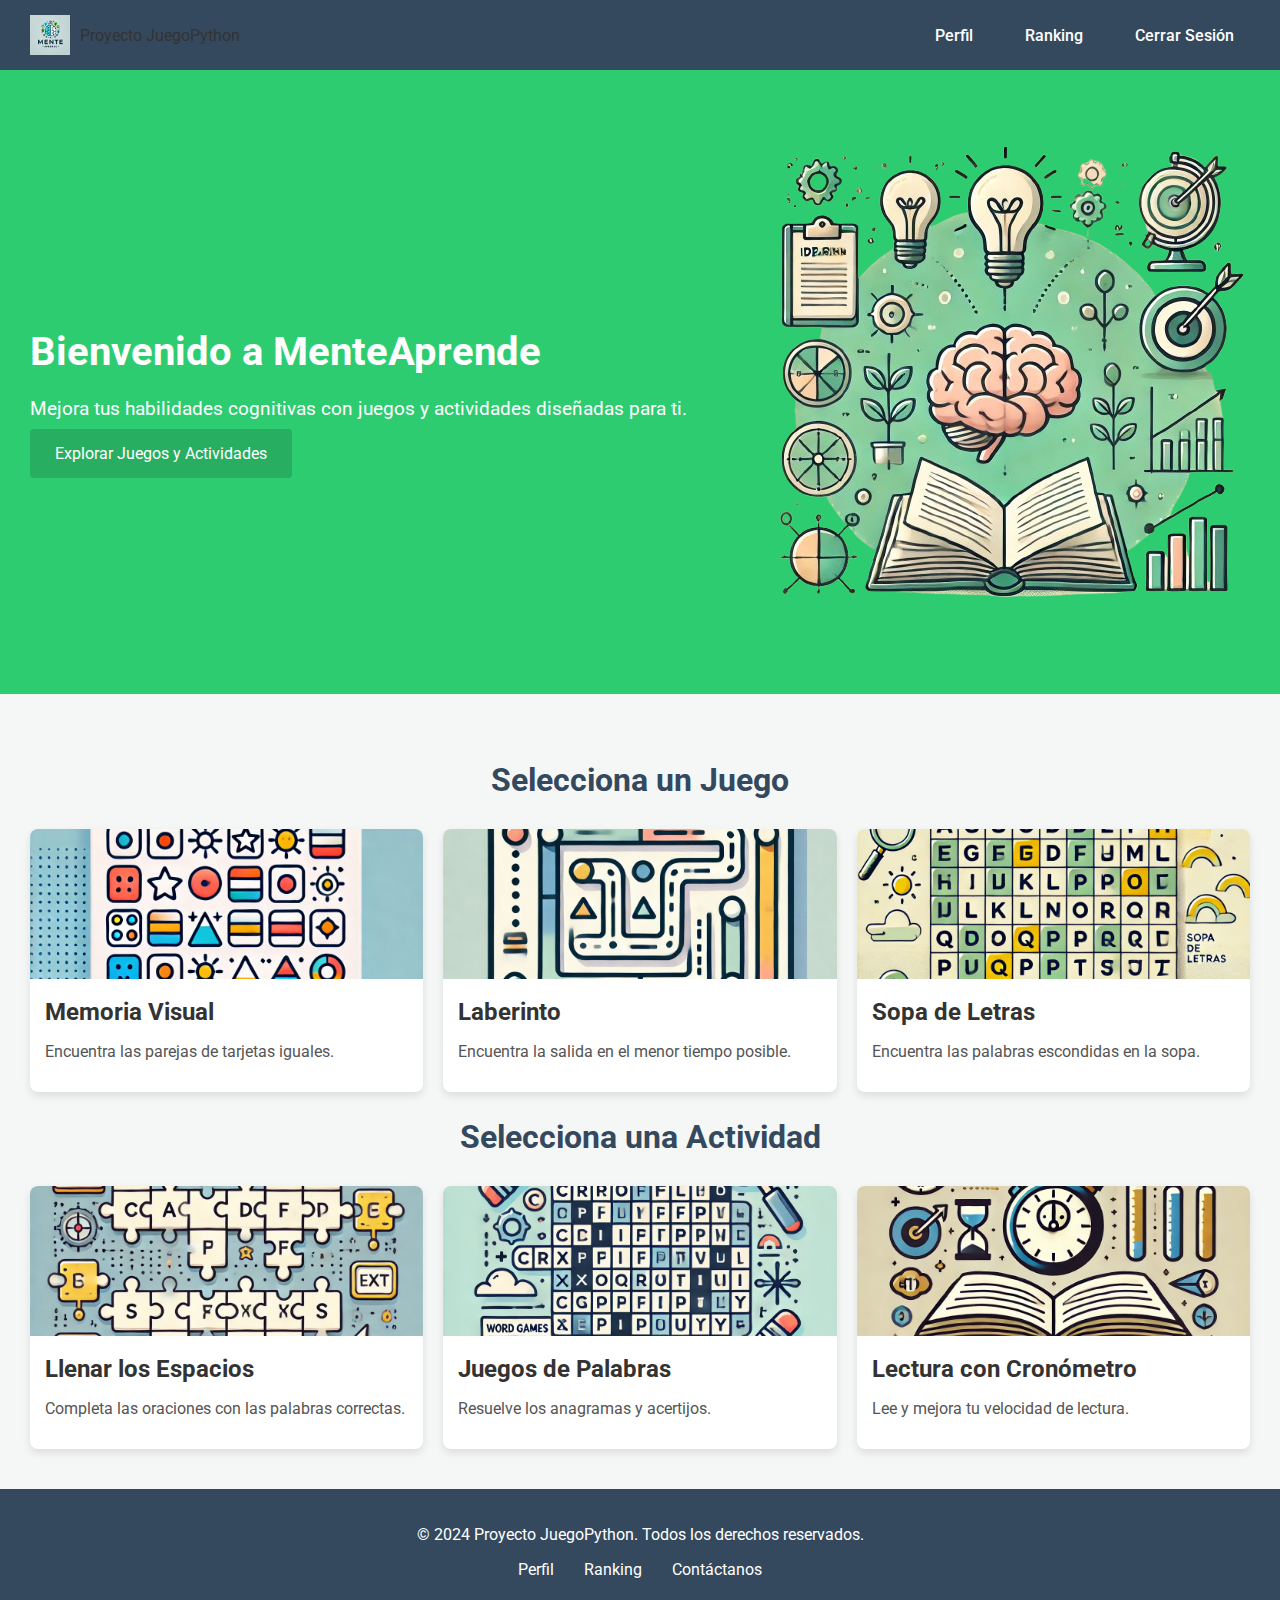
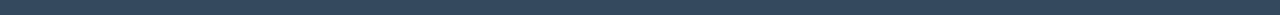
==== index.html @ 80f425f4 "Agregado index.html para redirección en GitHub Pages" ====
<!DOCTYPE html>
<html>
<head>
    <meta charset="UTF-8">
    <title>Redireccionando...</title>
    <meta http-equiv="refresh" content="0; url=frontend/pages/index.html">
    <script>
        window.location.href = "frontend/pages/index.html";
    </script>
</head>
<body>
    <p>Redireccionando a la página de inicio...</p>
    <p>Si no eres redireccionado, <a href="frontend/pages/index.html">haz clic aquí</a></p>
</body>
</html>
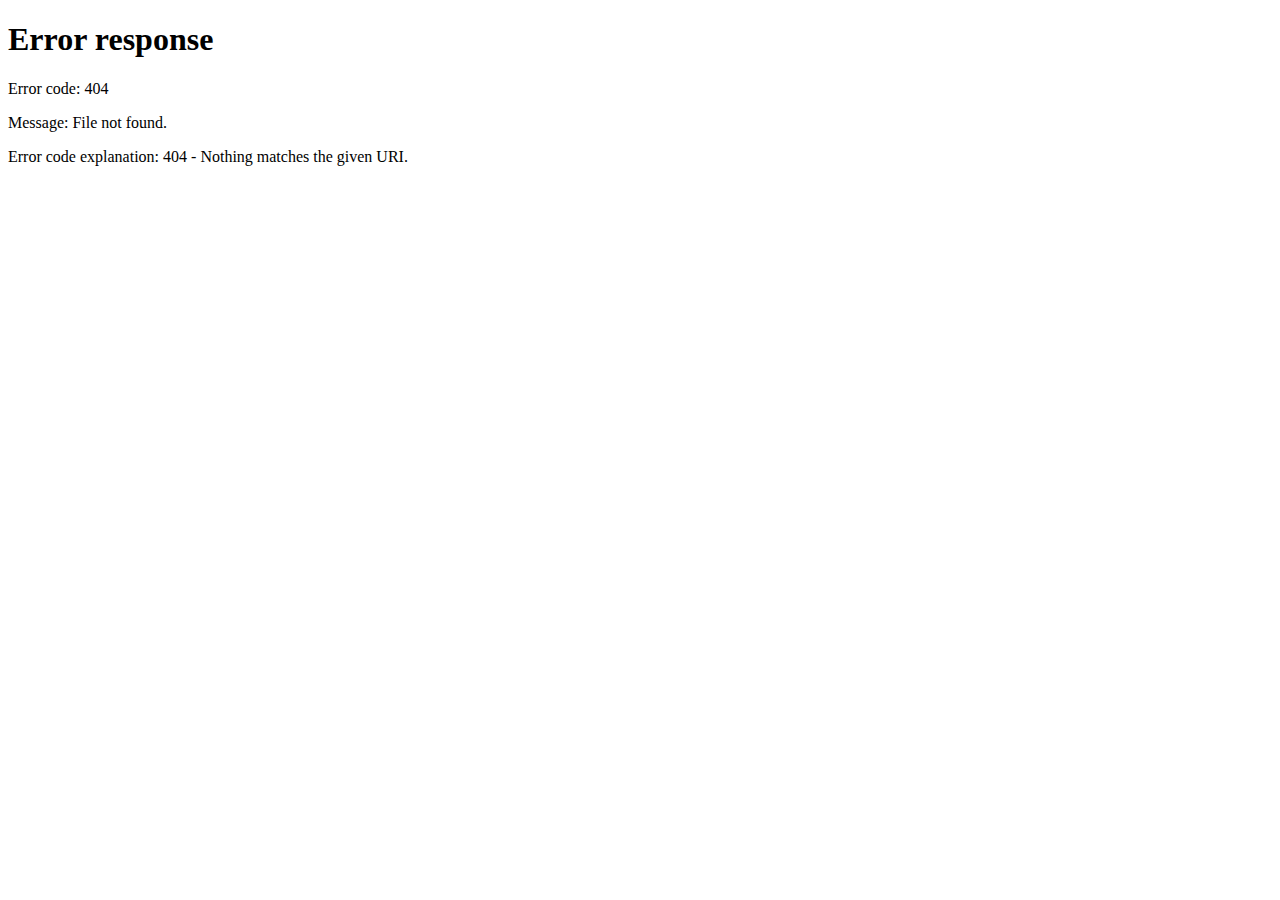
==== commit a7ee8a41: "Actualizada redirección con rutas relativas" ====
--- a/index.html
+++ b/index.html
@@ -3,13 +3,13 @@
 <head>
     <meta charset="UTF-8">
     <title>Redireccionando...</title>
-    <meta http-equiv="refresh" content="0; url=frontend/pages/index.html">
+    <meta http-equiv="refresh" content="0; url=/proyecto_de_graso/frontend/pages/index.html">
     <script>
-        window.location.href = "frontend/pages/index.html";
+        window.location.pathname = "/proyecto_de_graso/frontend/pages/index.html";
     </script>
 </head>
 <body>
     <p>Redireccionando a la página de inicio...</p>
-    <p>Si no eres redireccionado, <a href="frontend/pages/index.html">haz clic aquí</a></p>
+    <p>Si no eres redireccionado, <a href="/proyecto_de_graso/frontend/pages/index.html">haz clic aquí</a></p>
 </body>
 </html>